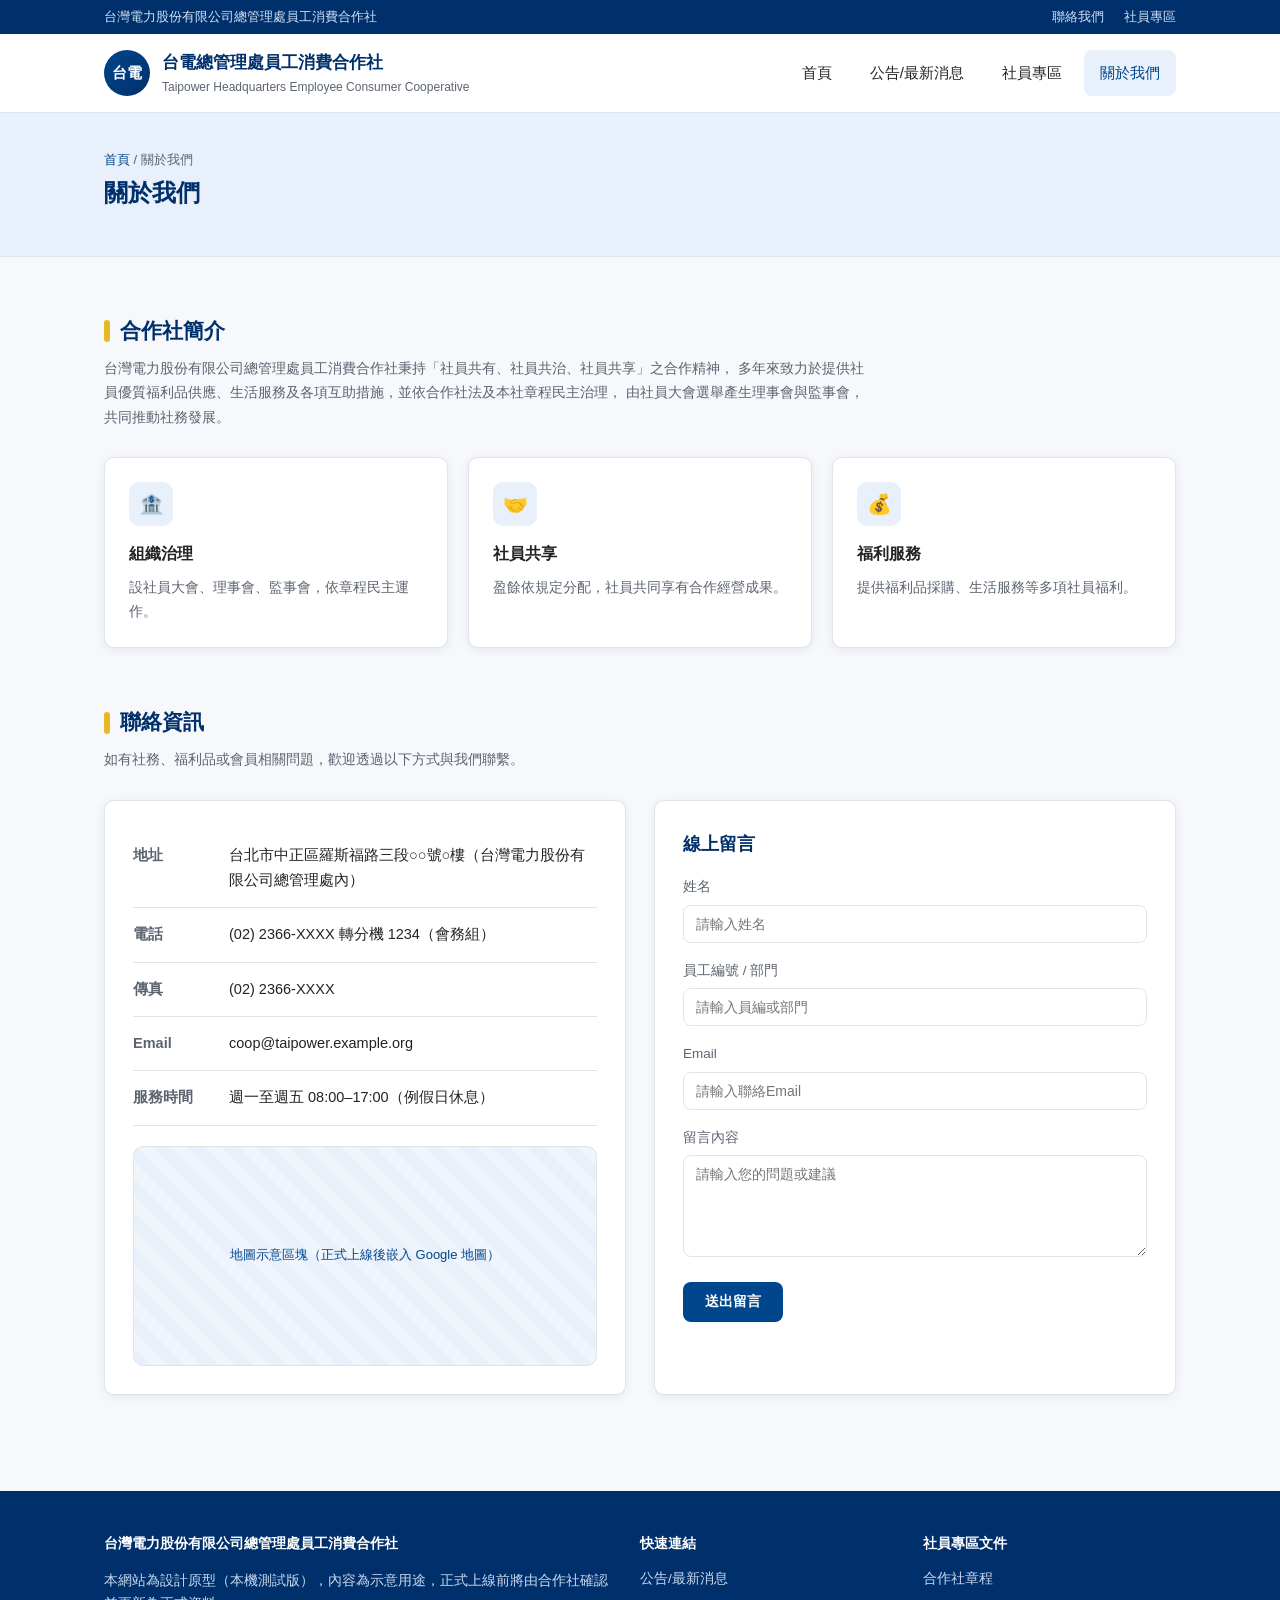
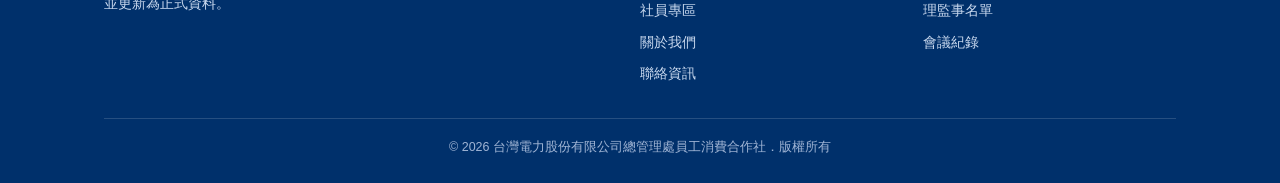
==== about.html @ 1dd7fa44 "Add files via upload" ====
<!DOCTYPE html>
<html lang="zh-Hant">
<head>
<meta charset="UTF-8">
<meta name="viewport" content="width=device-width, initial-scale=1.0">
<title>關於我們｜台電總管理處員工消費合作社</title>
<link rel="stylesheet" href="style.css">

</head>
<body>
<div class="topbar">
    <div class="container">
      <span>台灣電力股份有限公司總管理處員工消費合作社</span>
      <div>
        <a href="about.html">聯絡我們</a>
        <a href="members.html">社員專區</a>
      </div>
    </div>
  </div>
  <header class="site-header">
    <div class="container header-inner">
      <a class="brand" href="index.html">
        <div class="brand-mark">台電</div>
        <div class="brand-text">
          <div class="name-main">台電總管理處員工消費合作社</div>
          <div class="name-sub">Taipower Headquarters Employee Consumer Cooperative</div>
        </div>
      </a>
      <nav class="main-nav">
        <ul>
          <li><a class="" href="index.html">首頁</a></li>
<li><a class="" href="news.html">公告/最新消息</a></li>
<li><a class="" href="members.html">社員專區</a></li>
<li><a class="active" href="about.html">關於我們</a></li>

        </ul>
      </nav>
    </div>
  </header>


<section class="page-header">
  <div class="container">
    <div class="breadcrumb"><a href="index.html">首頁</a> / 關於我們</div>
    <h1>關於我們</h1>
  </div>
</section>

<section class="section">
  <div class="container">
    <h2 class="section-title">合作社簡介</h2>
    <p class="section-desc" style="max-width:760px;">
      台灣電力股份有限公司總管理處員工消費合作社秉持「社員共有、社員共治、社員共享」之合作精神，
      多年來致力於提供社員優質福利品供應、生活服務及各項互助措施，並依合作社法及本社章程民主治理，
      由社員大會選舉產生理事會與監事會，共同推動社務發展。
    </p>
    <div class="grid grid-3" style="margin-top:8px;">
      <div class="card">
        <div class="icon">&#127974;</div>
        <h3>組織治理</h3>
        <p>設社員大會、理事會、監事會，依章程民主運作。</p>
      </div>
      <div class="card">
        <div class="icon">&#129309;</div>
        <h3>社員共享</h3>
        <p>盈餘依規定分配，社員共同享有合作經營成果。</p>
      </div>
      <div class="card">
        <div class="icon">&#128176;</div>
        <h3>福利服務</h3>
        <p>提供福利品採購、生活服務等多項社員福利。</p>
      </div>
    </div>
  </div>
</section>

<section class="section" id="contact" style="padding-top:0;">
  <div class="container">
    <h2 class="section-title">聯絡資訊</h2>
    <p class="section-desc">如有社務、福利品或會員相關問題，歡迎透過以下方式與我們聯繫。</p>
    <div class="contact-grid">
      <div class="doc-panel">
        <ul class="contact-info-list">
          <li><span class="label">地址</span><span>台北市中正區羅斯福路三段○○號○樓（台灣電力股份有限公司總管理處內）</span></li>
          <li><span class="label">電話</span><span>(02) 2366-XXXX 轉分機 1234（會務組）</span></li>
          <li><span class="label">傳真</span><span>(02) 2366-XXXX</span></li>
          <li><span class="label">Email</span><span>coop@taipower.example.org</span></li>
          <li><span class="label">服務時間</span><span>週一至週五 08:00–17:00（例假日休息）</span></li>
        </ul>
        <div class="map-box">地圖示意區塊（正式上線後嵌入 Google 地圖）</div>
      </div>
      <div class="doc-panel">
        <h2 style="margin-top:0;">線上留言</h2>
        <form onsubmit="event.preventDefault(); alert('原型頁面：表單尚未串接送出功能');">
          <div class="form-group">
            <label>姓名</label>
            <input type="text" placeholder="請輸入姓名">
          </div>
          <div class="form-group">
            <label>員工編號 / 部門</label>
            <input type="text" placeholder="請輸入員編或部門">
          </div>
          <div class="form-group">
            <label>Email</label>
            <input type="email" placeholder="請輸入聯絡Email">
          </div>
          <div class="form-group">
            <label>留言內容</label>
            <textarea rows="5" placeholder="請輸入您的問題或建議"></textarea>
          </div>
          <button class="btn btn-solid" type="submit">送出留言</button>
        </form>
      </div>
    </div>
  </div>
</section>

<footer class="site-footer">
    <div class="container">
      <div class="foot-grid">
        <div>
          <h4>台灣電力股份有限公司總管理處員工消費合作社</h4>
          <p style="color:#c9d9ef;">本網站為設計原型（本機測試版），內容為示意用途，正式上線前將由合作社確認並更新為正式資料。</p>
        </div>
        <div>
          <h4>快速連結</h4>
          <ul>
            <li><a href="news.html">公告/最新消息</a></li>
            <li><a href="members.html">社員專區</a></li>
            <li><a href="about.html">關於我們</a></li>
            <li><a href="about.html#contact">聯絡資訊</a></li>
          </ul>
        </div>
        <div>
          <h4>社員專區文件</h4>
          <ul>
            <li><a href="members-charter.html">合作社章程</a></li>
            <li><a href="members-board.html">理監事名單</a></li>
            <li><a href="members-minutes.html">會議紀錄</a></li>
          </ul>
        </div>
      </div>
      <div class="copyright">&copy; 2026 台灣電力股份有限公司總管理處員工消費合作社．版權所有</div>
    </div>
  </footer>

</body>
</html>
---- style.css ----
/* ===========================================================
   台灣電力股份有限公司總管理處員工消費合作社 - 網站樣式
   =========================================================== */

:root {
  --primary: #00468c;
  --primary-dark: #00306b;
  --primary-light: #e8f0fb;
  --accent: #e8b923;
  --text: #232323;
  --text-light: #5c6470;
  --border: #dfe4ea;
  --bg: #f6f8fb;
  --white: #ffffff;
  --radius: 10px;
  --shadow: 0 2px 10px rgba(0, 40, 90, 0.08);
}

* { box-sizing: border-box; }

body {
  margin: 0;
  font-family: "Noto Sans TC", "PingFang TC", "Microsoft JhengHei", -apple-system,
    BlinkMacSystemFont, sans-serif;
  color: var(--text);
  background: var(--bg);
  line-height: 1.75;
}

a { color: inherit; text-decoration: none; }
img { max-width: 100%; display: block; }

.container { max-width: 1120px; margin: 0 auto; padding: 0 24px; }

/* ---------- Top bar ---------- */
.topbar { background: var(--primary-dark); color: #cfe0f7; font-size: 13px; }
.topbar .container { display: flex; justify-content: space-between; align-items: center; height: 34px; }
.topbar a { color: #cfe0f7; margin-left: 16px; }
.topbar a:hover { color: var(--white); }

/* ---------- Header / Nav ---------- */
header.site-header { background: var(--white); border-bottom: 1px solid var(--border); position: sticky; top: 0; z-index: 50; }
.header-inner { display: flex; align-items: center; justify-content: space-between; height: 78px; }
.brand { display: flex; align-items: center; gap: 12px; }
.brand-mark {
  width: 46px; height: 46px; border-radius: 50%;
  background: linear-gradient(135deg, var(--primary), var(--primary-dark));
  color: var(--white); display: flex; align-items: center; justify-content: center;
  font-weight: 700; font-size: 15px; flex-shrink: 0;
}
.brand-text .name-main { font-size: 17px; font-weight: 700; color: var(--primary-dark); }
.brand-text .name-sub { font-size: 12px; color: var(--text-light); }

nav.main-nav ul { list-style: none; display: flex; gap: 6px; margin: 0; padding: 0; }
nav.main-nav a { display: block; padding: 10px 16px; border-radius: 8px; font-size: 15px; font-weight: 500; color: var(--text); }
nav.main-nav a:hover, nav.main-nav a.active { background: var(--primary-light); color: var(--primary); }

/* ---------- Hero ---------- */
.hero { background: linear-gradient(120deg, var(--primary-dark), var(--primary) 70%); color: var(--white); padding: 64px 0; }
.hero h1 { font-size: 30px; margin: 0 0 12px; }
.hero p { font-size: 16px; color: #dce8fa; max-width: 640px; margin: 0 0 24px; }
.hero-tags { display: flex; gap: 10px; flex-wrap: wrap; }
.hero-tags span { background: rgba(255,255,255,.12); border: 1px solid rgba(255,255,255,.35); padding: 6px 14px; border-radius: 999px; font-size: 13px; }

/* ---------- Page header ---------- */
.page-header { background: var(--primary-light); border-bottom: 1px solid var(--border); padding: 36px 0; }
.page-header h1 { margin: 0 0 6px; font-size: 24px; color: var(--primary-dark); }
.breadcrumb { font-size: 13px; color: var(--text-light); }
.breadcrumb a { color: var(--primary); }

/* ---------- Section ---------- */
.section { padding: 56px 0; }
.section-title { font-size: 21px; color: var(--primary-dark); margin: 0 0 6px; display: flex; align-items: center; gap: 10px; }
.section-title::before { content: ""; width: 6px; height: 22px; background: var(--accent); border-radius: 3px; display: inline-block; }
.section-desc { color: var(--text-light); margin: 0 0 28px; font-size: 14px; }

/* ---------- Grid / Cards ---------- */
.grid { display: grid; gap: 20px; }
.grid-3 { grid-template-columns: repeat(3, 1fr); }
.grid-2 { grid-template-columns: repeat(2, 1fr); }

@media (max-width: 860px) {
  .grid-3, .grid-2 { grid-template-columns: 1fr; }
  nav.main-nav { display: none; }
}

.card { background: var(--white); border: 1px solid var(--border); border-radius: var(--radius); padding: 24px; box-shadow: var(--shadow); transition: transform .15s ease, box-shadow .15s ease; }
.card:hover { transform: translateY(-3px); box-shadow: 0 8px 22px rgba(0,40,90,.12); }
.card .icon { width: 44px; height: 44px; border-radius: 10px; background: var(--primary-light); color: var(--primary); display: flex; align-items: center; justify-content: center; font-size: 20px; margin-bottom: 14px; }
.card h3 { margin: 0 0 8px; font-size: 16px; color: var(--text); }
.card p { margin: 0; font-size: 13.5px; color: var(--text-light); }
.card .card-link { display: inline-block; margin-top: 14px; font-size: 13px; color: var(--primary); font-weight: 600; }

/* ---------- Announcement list ---------- */
.notice-list { background: var(--white); border: 1px solid var(--border); border-radius: var(--radius); overflow: hidden; }
.notice-item { display: flex; gap: 18px; align-items: flex-start; padding: 18px 22px; border-bottom: 1px solid var(--border); }
.notice-item:last-child { border-bottom: none; }
.notice-item:hover { background: var(--primary-light); }
.notice-date { flex-shrink: 0; width: 88px; text-align: center; background: var(--primary-light); color: var(--primary-dark); border-radius: 8px; padding: 8px 4px; font-size: 13px; font-weight: 600; }
.notice-tag { display: inline-block; font-size: 11px; padding: 2px 8px; border-radius: 999px; background: var(--accent); color: #4a3800; font-weight: 700; margin-right: 8px; }
.notice-title { font-size: 15px; font-weight: 500; }
.notice-meta { font-size: 12.5px; color: var(--text-light); margin-top: 4px; }

/* ---------- Buttons ---------- */
.btn { display: inline-block; padding: 11px 22px; border-radius: 8px; font-size: 14px; font-weight: 600; cursor: pointer; border: none; }
.btn-primary { background: var(--accent); color: #4a3800; }
.btn-primary:hover { background: #f2c948; }
.btn-outline { background: transparent; border: 1px solid rgba(255,255,255,.6); color: var(--white); }
.btn-outline:hover { background: rgba(255,255,255,.15); }
.btn-solid { background: var(--primary); color: var(--white); }
.btn-solid:hover { background: var(--primary-dark); }

/* ---------- Document panel ---------- */
.doc-panel { background: var(--white); border: 1px solid var(--border); border-radius: var(--radius); padding: 28px; box-shadow: var(--shadow); }
.doc-panel h2 { color: var(--primary-dark); font-size: 18px; margin-top: 28px; }
.doc-panel h2:first-child { margin-top: 0; }
.doc-panel table { width: 100%; border-collapse: collapse; margin: 14px 0 24px; font-size: 14px; }
.doc-panel th, .doc-panel td { border: 1px solid var(--border); padding: 10px 12px; text-align: left; }
.doc-panel th { background: var(--primary-light); color: var(--primary-dark); font-weight: 700; }
.doc-meta { display: flex; gap: 16px; flex-wrap: wrap; font-size: 13px; color: var(--text-light); margin-bottom: 20px; border-bottom: 1px dashed var(--border); padding-bottom: 16px; }
.download-box { display: flex; align-items: center; justify-content: space-between; background: var(--primary-light); border: 1px dashed var(--primary); border-radius: 8px; padding: 14px 18px; margin-top: 24px; font-size: 14px; color: var(--primary-dark); }

/* ---------- Contact ---------- */
.contact-grid { display: grid; grid-template-columns: 1fr 1fr; gap: 28px; }
@media (max-width: 860px) { .contact-grid { grid-template-columns: 1fr; } }
.contact-info-list { list-style: none; padding: 0; margin: 0; }
.contact-info-list li { display: flex; gap: 12px; padding: 14px 0; border-bottom: 1px solid var(--border); font-size: 14.5px; }
.contact-info-list .label { width: 84px; flex-shrink: 0; color: var(--text-light); font-weight: 600; }
.form-group { margin-bottom: 16px; }
.form-group label { display: block; font-size: 13.5px; margin-bottom: 6px; color: var(--text-light); }
.form-group input, .form-group textarea { width: 100%; padding: 10px 12px; border: 1px solid var(--border); border-radius: 8px; font-size: 14px; font-family: inherit; }
.map-box { height: 220px; border-radius: var(--radius); border: 1px solid var(--border); background: repeating-linear-gradient(45deg, var(--primary-light), var(--primary-light) 12px, #f0f5fc 12px, #f0f5fc 24px); display: flex; align-items: center; justify-content: center; color: var(--primary); font-size: 13px; margin-top: 20px; }

/* ---------- Footer ---------- */
footer.site-footer { background: var(--primary-dark); color: #c9d9ef; padding: 40px 0 24px; margin-top: 40px; font-size: 13.5px; }
footer.site-footer .foot-grid { display: grid; grid-template-columns: 2fr 1fr 1fr; gap: 30px; padding-bottom: 24px; border-bottom: 1px solid rgba(255,255,255,.15); }
@media (max-width: 860px) { footer.site-footer .foot-grid { grid-template-columns: 1fr; } }
footer.site-footer h4 { color: var(--white); font-size: 14px; margin: 0 0 12px; }
footer.site-footer ul { list-style: none; padding: 0; margin: 0; }
footer.site-footer li { margin-bottom: 8px; }
footer.site-footer a:hover { color: var(--white); }
.copyright { text-align: center; padding-top: 18px; font-size: 12.5px; color: #9fb4d4; }

/* ---------- Misc ---------- */
.badge-list { display: flex; flex-wrap: wrap; gap: 10px; margin-bottom: 24px; }
.badge-list a { background: var(--white); border: 1px solid var(--border); padding: 8px 16px; border-radius: 999px; font-size: 13px; color: var(--primary); }
.badge-list a.active { background: var(--primary); color: var(--white); border-color: var(--primary); }
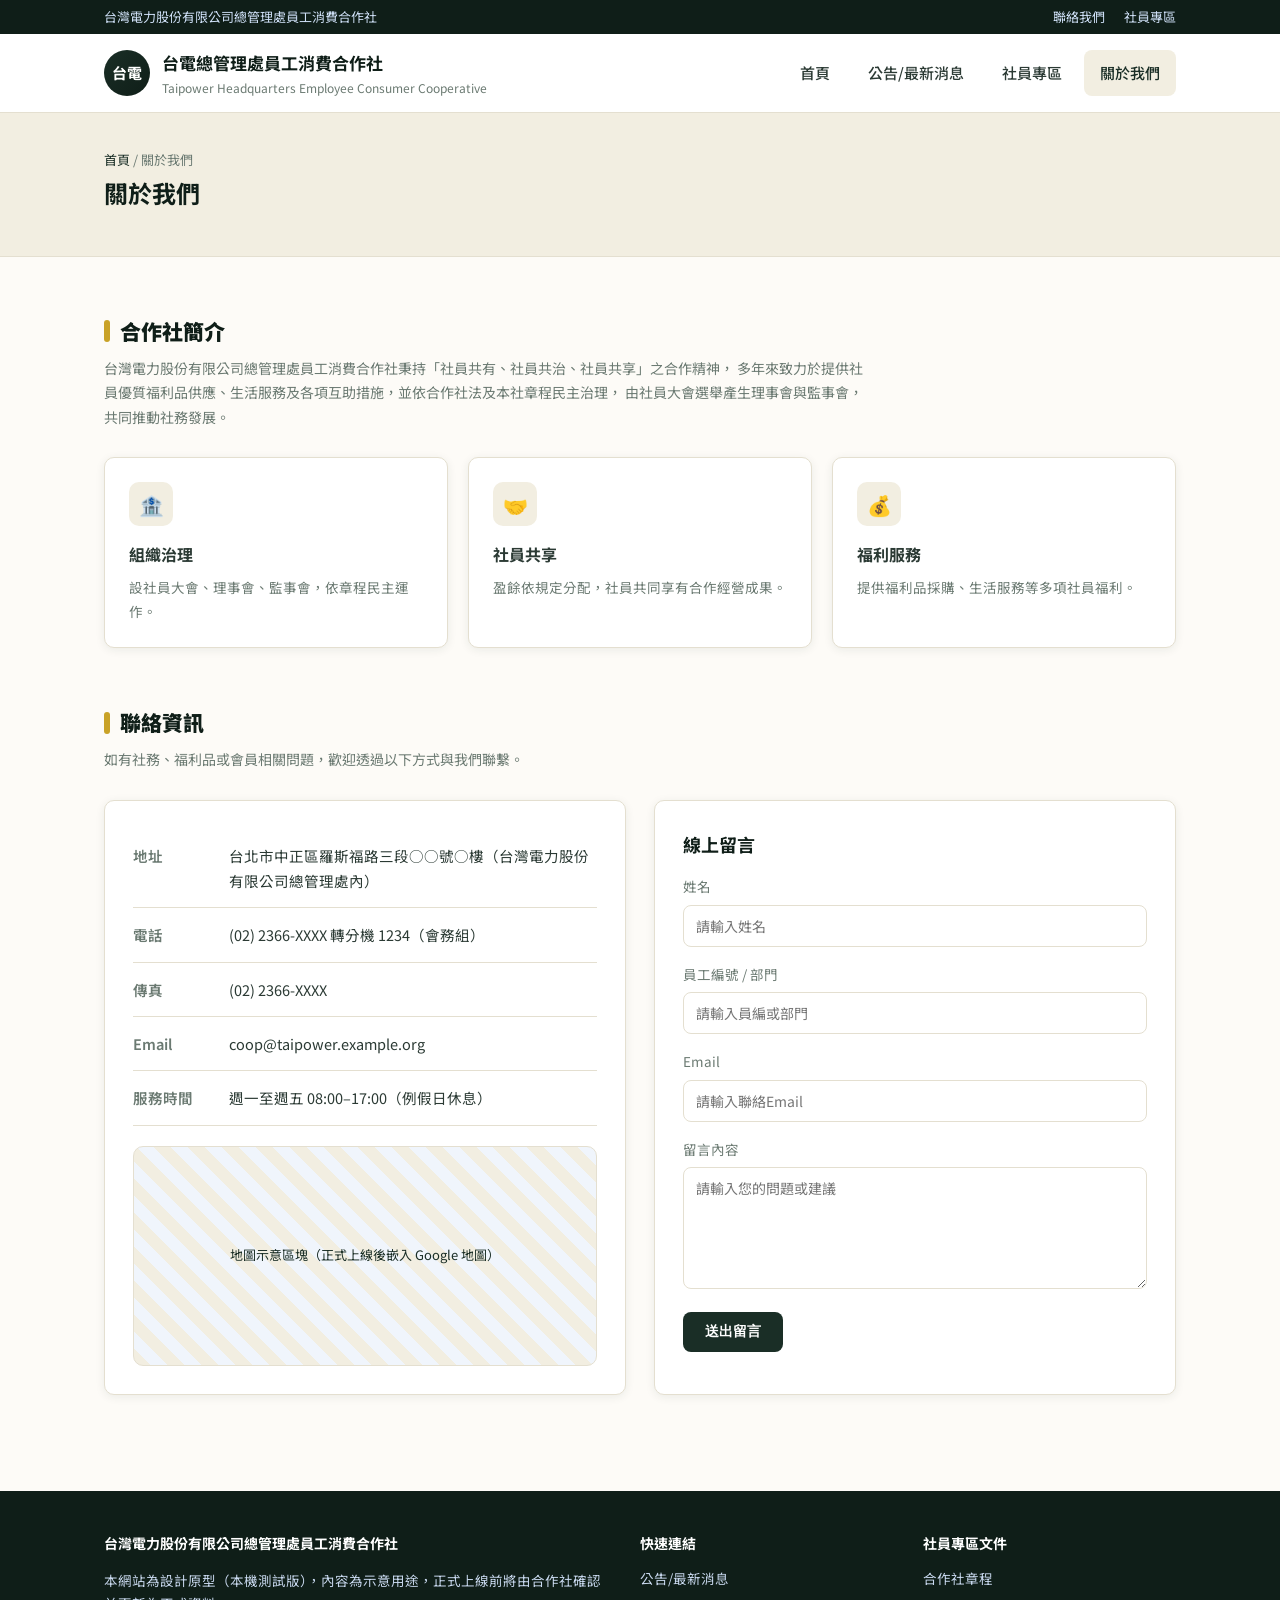
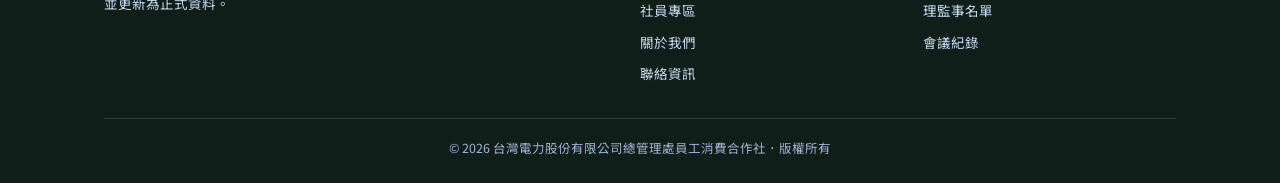
==== commit 64a67a1b: "Add files via upload" ====
--- a/about.html
+++ b/about.html
@@ -5,6 +5,8 @@
 <meta name="viewport" content="width=device-width, initial-scale=1.0">
 <title>關於我們｜台電總管理處員工消費合作社</title>
 <link rel="stylesheet" href="style.css">
+<link rel="preconnect" href="https://fonts.googleapis.com">
+<link href="https://fonts.googleapis.com/css2?family=Noto+Sans+TC:wght@400;500;700;900&display=swap" rel="stylesheet">
 
 </head>
 <body>
--- a/style.css
+++ b/style.css
@@ -3,20 +3,39 @@
    =========================================================== */
 
 :root {
-  --primary: #00468c;
-  --primary-dark: #00306b;
-  --primary-light: #e8f0fb;
-  --accent: #e8b923;
-  --text: #232323;
-  --text-light: #5c6470;
-  --border: #dfe4ea;
-  --bg: #f6f8fb;
+  --primary: #1A2E26;
+  --primary-dark: #0F1E18;
+  --primary-light: #F2EEE1;
+  --accent: #C9A227;
+  --text: #2b3a34;
+  --text-light: #6b7a72;
+  --border: #e4dfd0;
+  --bg: #FDFBF7;
   --white: #ffffff;
   --radius: 10px;
-  --shadow: 0 2px 10px rgba(0, 40, 90, 0.08);
+  --shadow: 0 2px 10px rgba(26, 46, 38, 0.08);
 }
 
 * { box-sizing: border-box; }
+
+/* ---------- Mission section (cream/green, matches reference layout) ---------- */
+.mission-section { background: #FDFBF7; padding: 72px 0; }
+.mission-grid { display: grid; grid-template-columns: 1fr 1.3fr; gap: 60px; align-items: start; }
+@media (max-width: 860px) { .mission-grid { grid-template-columns: 1fr; gap: 32px; } }
+.mission-image { width: 100%; height: 220px; border-radius: 6px; margin-bottom: 32px; background: linear-gradient(135deg, #223b31 0%, #1A2E26 55%, #0F1E18 100%); }
+.mission-links { display: flex; flex-direction: column; }
+.mission-links a {
+  display: block; text-align: right; padding: 18px 0;
+  border-bottom: 1px solid #ddd6c4;
+  color: #1A2E26; font-size: 16.5px; font-weight: 500;
+}
+.mission-links a:first-child { padding-top: 0; }
+.mission-links a:hover { color: #0d2a20; text-decoration: underline; }
+.mission-content h2 {
+  font-size: 40px; font-weight: 900; color: #1A2E26; margin: 0 0 24px; letter-spacing: .02em;
+}
+.mission-content p { color: #2b3a34; font-size: 15.5px; line-height: 1.9; margin: 0 0 22px; }
+.mission-content p:last-child { margin-bottom: 0; }
 
 body {
   margin: 0;
@@ -56,11 +75,11 @@
 nav.main-nav a:hover, nav.main-nav a.active { background: var(--primary-light); color: var(--primary); }
 
 /* ---------- Hero ---------- */
-.hero { background: linear-gradient(120deg, var(--primary-dark), var(--primary) 70%); color: var(--white); padding: 64px 0; }
-.hero h1 { font-size: 30px; margin: 0 0 12px; }
-.hero p { font-size: 16px; color: #dce8fa; max-width: 640px; margin: 0 0 24px; }
+.hero { background: var(--bg); color: var(--primary); padding: 72px 0 56px; }
+.hero h1 { font-size: 32px; font-weight: 900; margin: 0 0 14px; color: var(--primary); }
+.hero p { font-size: 16px; color: var(--text); max-width: 640px; margin: 0 0 24px; }
 .hero-tags { display: flex; gap: 10px; flex-wrap: wrap; }
-.hero-tags span { background: rgba(255,255,255,.12); border: 1px solid rgba(255,255,255,.35); padding: 6px 14px; border-radius: 999px; font-size: 13px; }
+.hero-tags span { background: var(--primary-light); border: 1px solid var(--border); color: var(--primary); padding: 6px 14px; border-radius: 999px; font-size: 13px; }
 
 /* ---------- Page header ---------- */
 .page-header { background: var(--primary-light); border-bottom: 1px solid var(--border); padding: 36px 0; }
@@ -70,7 +89,7 @@
 
 /* ---------- Section ---------- */
 .section { padding: 56px 0; }
-.section-title { font-size: 21px; color: var(--primary-dark); margin: 0 0 6px; display: flex; align-items: center; gap: 10px; }
+.section-title { font-size: 21px; font-weight: 900; color: var(--primary-dark); margin: 0 0 6px; display: flex; align-items: center; gap: 10px; }
 .section-title::before { content: ""; width: 6px; height: 22px; background: var(--accent); border-radius: 3px; display: inline-block; }
 .section-desc { color: var(--text-light); margin: 0 0 28px; font-size: 14px; }
 
@@ -105,8 +124,8 @@
 .btn { display: inline-block; padding: 11px 22px; border-radius: 8px; font-size: 14px; font-weight: 600; cursor: pointer; border: none; }
 .btn-primary { background: var(--accent); color: #4a3800; }
 .btn-primary:hover { background: #f2c948; }
-.btn-outline { background: transparent; border: 1px solid rgba(255,255,255,.6); color: var(--white); }
-.btn-outline:hover { background: rgba(255,255,255,.15); }
+.btn-outline { background: transparent; border: 1px solid var(--primary); color: var(--primary); }
+.btn-outline:hover { background: var(--primary-light); }
 .btn-solid { background: var(--primary); color: var(--white); }
 .btn-solid:hover { background: var(--primary-dark); }
 
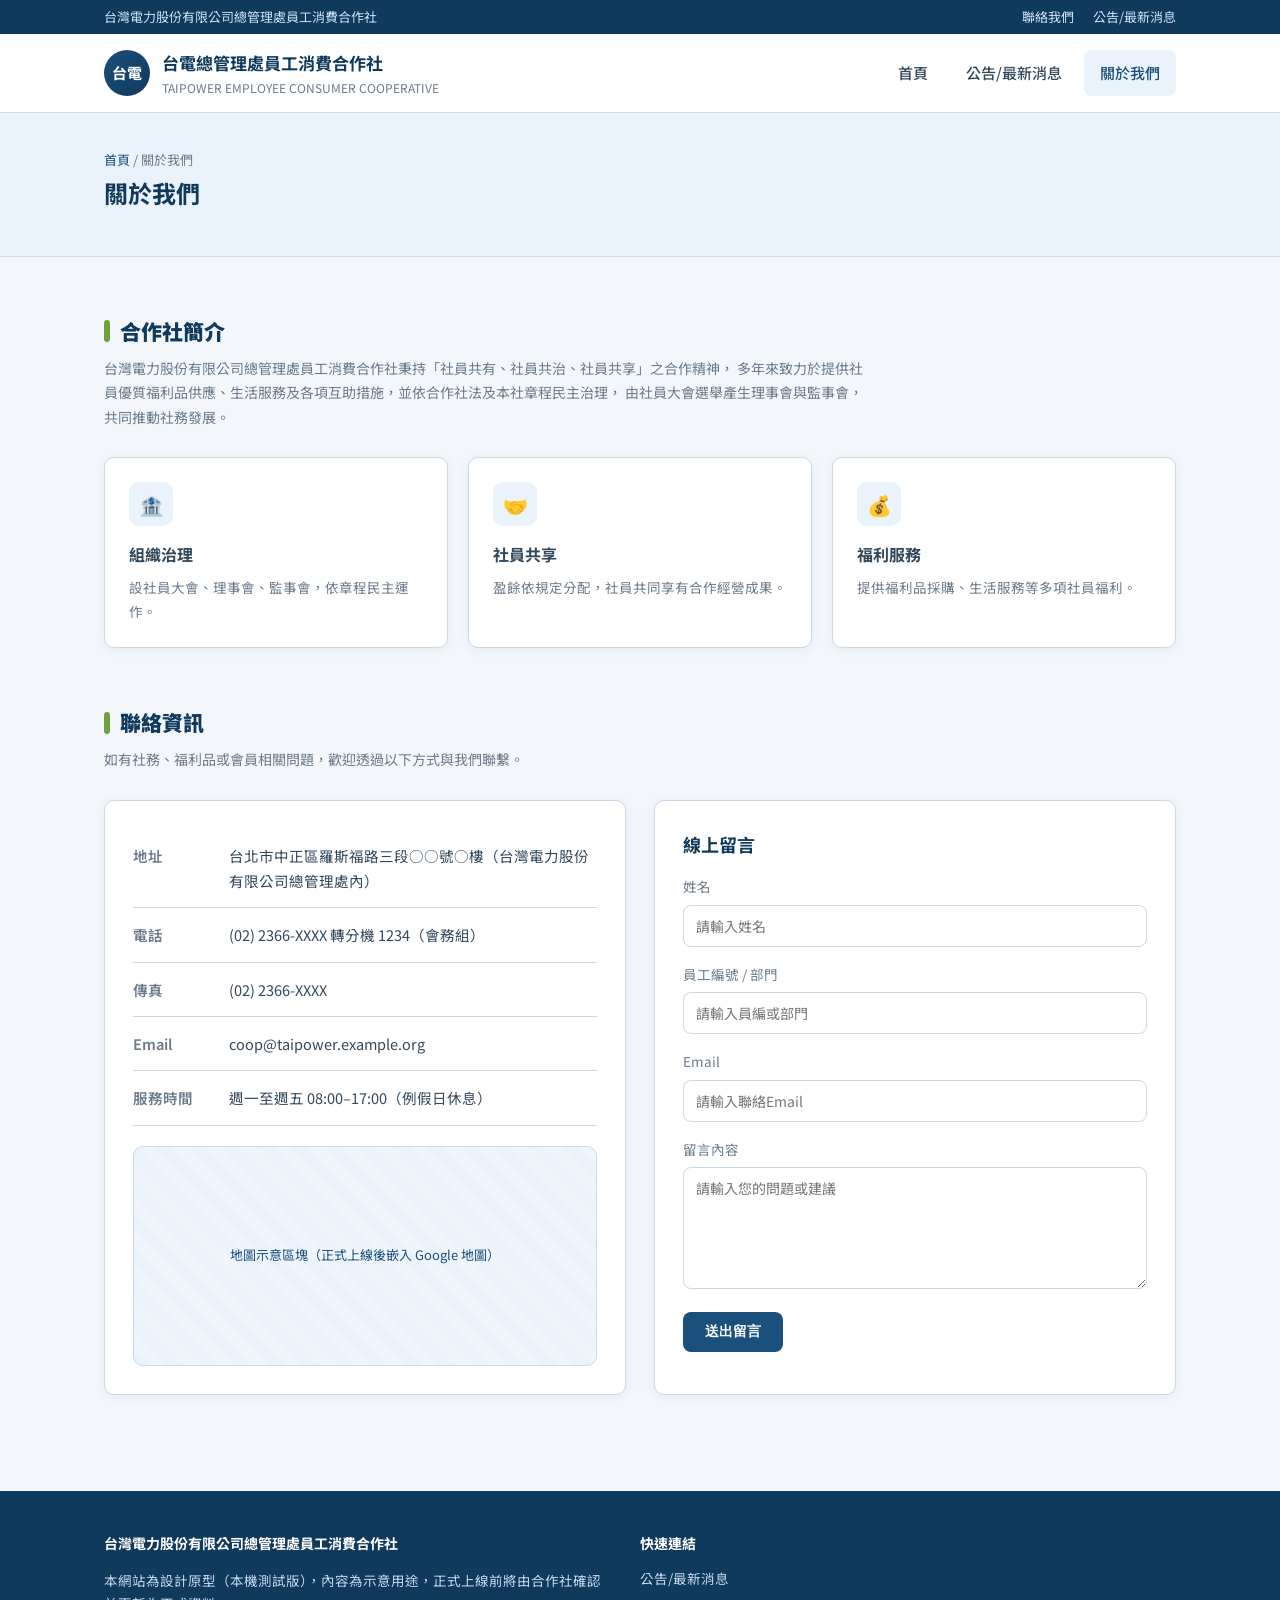
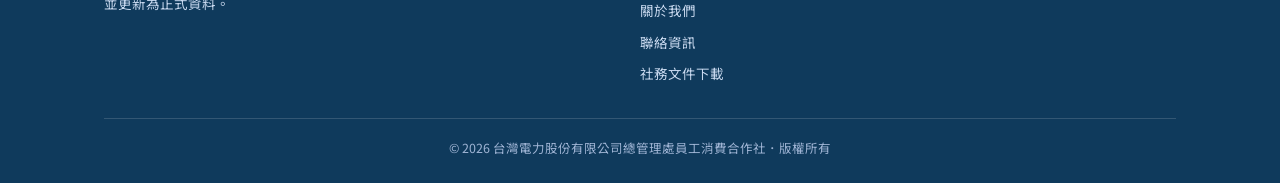
==== commit 24d74910: "Add files via upload" ====
--- a/about.html
+++ b/about.html
@@ -15,7 +15,7 @@
       <span>台灣電力股份有限公司總管理處員工消費合作社</span>
       <div>
         <a href="about.html">聯絡我們</a>
-        <a href="members.html">社員專區</a>
+        <a href="news.html">公告/最新消息</a>
       </div>
     </div>
   </div>
@@ -25,14 +25,13 @@
         <div class="brand-mark">台電</div>
         <div class="brand-text">
           <div class="name-main">台電總管理處員工消費合作社</div>
-          <div class="name-sub">Taipower Headquarters Employee Consumer Cooperative</div>
+          <div class="name-sub">TAIPOWER EMPLOYEE CONSUMER COOPERATIVE</div>
         </div>
       </a>
       <nav class="main-nav">
         <ul>
           <li><a class="" href="index.html">首頁</a></li>
 <li><a class="" href="news.html">公告/最新消息</a></li>
-<li><a class="" href="members.html">社員專區</a></li>
 <li><a class="active" href="about.html">關於我們</a></li>
 
         </ul>
@@ -128,17 +127,9 @@
           <h4>快速連結</h4>
           <ul>
             <li><a href="news.html">公告/最新消息</a></li>
-            <li><a href="members.html">社員專區</a></li>
             <li><a href="about.html">關於我們</a></li>
             <li><a href="about.html#contact">聯絡資訊</a></li>
-          </ul>
-        </div>
-        <div>
-          <h4>社員專區文件</h4>
-          <ul>
-            <li><a href="members-charter.html">合作社章程</a></li>
-            <li><a href="members-board.html">理監事名單</a></li>
-            <li><a href="members-minutes.html">會議紀錄</a></li>
+            <li><a href="index.html#documents">社務文件下載</a></li>
           </ul>
         </div>
       </div>
--- a/style.css
+++ b/style.css
@@ -3,39 +3,40 @@
    =========================================================== */
 
 :root {
-  --primary: #1A2E26;
-  --primary-dark: #0F1E18;
-  --primary-light: #F2EEE1;
-  --accent: #C9A227;
-  --text: #2b3a34;
-  --text-light: #6b7a72;
-  --border: #e4dfd0;
-  --bg: #FDFBF7;
+  --primary: #1B4F7C;
+  --primary-dark: #0F3A5C;
+  --primary-light: #EAF2FB;
+  --accent: #6FA23C;
+  --text: #33475A;
+  --text-light: #6b7a8a;
+  --border: #C9D9E8;
+  --bg: #F3F7FB;
   --white: #ffffff;
   --radius: 10px;
-  --shadow: 0 2px 10px rgba(26, 46, 38, 0.08);
+  --shadow: 0 2px 10px rgba(27, 79, 124, 0.08);
 }
 
 * { box-sizing: border-box; }
 
-/* ---------- Mission section (cream/green, matches reference layout) ---------- */
-.mission-section { background: #FDFBF7; padding: 72px 0; }
-.mission-grid { display: grid; grid-template-columns: 1fr 1.3fr; gap: 60px; align-items: start; }
-@media (max-width: 860px) { .mission-grid { grid-template-columns: 1fr; gap: 32px; } }
-.mission-image { width: 100%; height: 220px; border-radius: 6px; margin-bottom: 32px; background: linear-gradient(135deg, #223b31 0%, #1A2E26 55%, #0F1E18 100%); }
-.mission-links { display: flex; flex-direction: column; }
-.mission-links a {
-  display: block; text-align: right; padding: 18px 0;
-  border-bottom: 1px solid #ddd6c4;
-  color: #1A2E26; font-size: 16.5px; font-weight: 500;
+/* ---------- 橫式主選單：文件快速連結（比照台電官網樣式） ---------- */
+.doc-nav { background: #ffffff; border-bottom: 1px solid var(--border); padding: 18px 0; }
+.doc-nav-grid { display: flex; flex-wrap: nowrap; gap: 8px; }
+.doc-nav-grid a {
+  flex: 1 1 0; min-width: 0; text-align: center; padding: 12px 6px;
+  background: var(--primary-light); border: 1px solid var(--border);
+  border-radius: 999px; color: var(--primary); font-weight: 700; font-size: 12.5px;
+  line-height: 1.35; white-space: normal; word-break: keep-all;
+  transition: background .15s ease, transform .15s ease;
 }
-.mission-links a:first-child { padding-top: 0; }
-.mission-links a:hover { color: #0d2a20; text-decoration: underline; }
-.mission-content h2 {
-  font-size: 40px; font-weight: 900; color: #1A2E26; margin: 0 0 24px; letter-spacing: .02em;
+.doc-nav-grid a:hover { background: #d7e9fa; transform: translateY(-2px); }
+@media (max-width: 900px) {
+  .doc-nav-grid { flex-wrap: wrap; }
+  .doc-nav-grid a { flex: 1 1 calc(33.33% - 8px); font-size: 13.5px; padding: 14px 10px; }
 }
-.mission-content p { color: #2b3a34; font-size: 15.5px; line-height: 1.9; margin: 0 0 22px; }
-.mission-content p:last-child { margin-bottom: 0; }
+@media (max-width: 620px) { .doc-nav-grid a { flex: 1 1 calc(50% - 8px); } }
+
+/* ---------- 綠色標題列 ---------- */
+.green-bar { background: var(--accent); color: #ffffff; font-weight: 700; font-size: 16px; padding: 12px 20px; border-radius: 6px 6px 0 0; }
 
 body {
   margin: 0;
@@ -116,14 +117,14 @@
 .notice-item:last-child { border-bottom: none; }
 .notice-item:hover { background: var(--primary-light); }
 .notice-date { flex-shrink: 0; width: 88px; text-align: center; background: var(--primary-light); color: var(--primary-dark); border-radius: 8px; padding: 8px 4px; font-size: 13px; font-weight: 600; }
-.notice-tag { display: inline-block; font-size: 11px; padding: 2px 8px; border-radius: 999px; background: var(--accent); color: #4a3800; font-weight: 700; margin-right: 8px; }
+.notice-tag { display: inline-block; font-size: 11px; padding: 2px 8px; border-radius: 999px; background: var(--accent); color: #ffffff; font-weight: 700; margin-right: 8px; }
 .notice-title { font-size: 15px; font-weight: 500; }
 .notice-meta { font-size: 12.5px; color: var(--text-light); margin-top: 4px; }
 
 /* ---------- Buttons ---------- */
 .btn { display: inline-block; padding: 11px 22px; border-radius: 8px; font-size: 14px; font-weight: 600; cursor: pointer; border: none; }
-.btn-primary { background: var(--accent); color: #4a3800; }
-.btn-primary:hover { background: #f2c948; }
+.btn-primary { background: var(--accent); color: #ffffff; }
+.btn-primary:hover { background: #5c8a2f; }
 .btn-outline { background: transparent; border: 1px solid var(--primary); color: var(--primary); }
 .btn-outline:hover { background: var(--primary-light); }
 .btn-solid { background: var(--primary); color: var(--white); }
@@ -164,3 +165,16 @@
 .badge-list { display: flex; flex-wrap: wrap; gap: 10px; margin-bottom: 24px; }
 .badge-list a { background: var(--white); border: 1px solid var(--border); padding: 8px 16px; border-radius: 999px; font-size: 13px; color: var(--primary); }
 .badge-list a.active { background: var(--primary); color: var(--white); border-color: var(--primary); }
+
+/* ---------- Two-column page layout with sidebar (參考頁面版型：內文＋側欄) ---------- */
+.page-layout { display: grid; grid-template-columns: 2.2fr 1fr; gap: 32px; align-items: start; }
+@media (max-width: 900px) { .page-layout { grid-template-columns: 1fr; } }
+.sidebar-box { background: var(--white); border: 1px solid var(--border); border-radius: var(--radius); padding: 22px; margin-bottom: 20px; box-shadow: var(--shadow); }
+.sidebar-box h3 { margin: 0 0 16px; font-size: 16px; font-weight: 900; color: var(--primary); border-bottom: 3px solid var(--accent); padding-bottom: 10px; }
+.sidebar-list { list-style: none; margin: 0; padding: 0; }
+.sidebar-list li { padding: 10px 0; border-bottom: 1px solid var(--border); font-size: 13.5px; line-height: 1.6; }
+.sidebar-list li:last-child { border-bottom: none; }
+.sidebar-list a:hover { color: var(--primary); text-decoration: underline; }
+.sidebar-contact p { margin: 0 0 14px; font-size: 13.5px; }
+.sidebar-contact p:last-child { margin-bottom: 0; }
+.sidebar-contact p strong { display: block; color: var(--primary); font-size: 12px; font-weight: 700; margin-bottom: 3px; }
